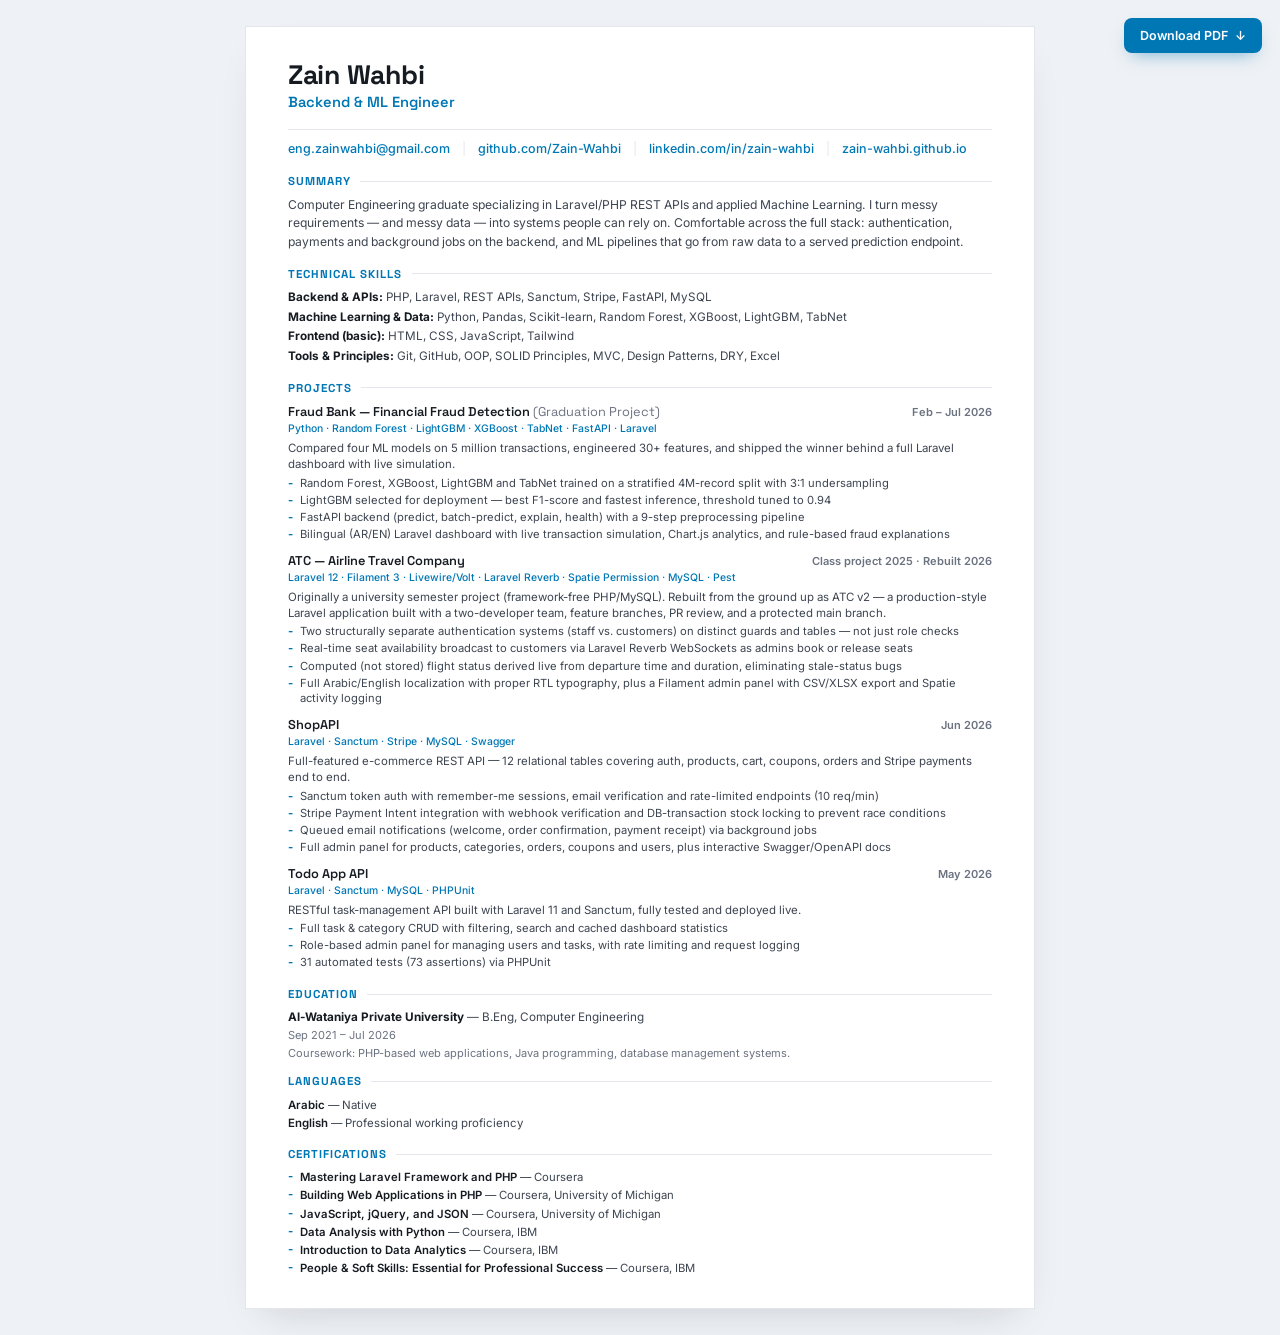
==== resume.html @ 592cc67d "Update resume.html" ====
<!doctype html>
<html lang="en" dir="ltr">
<head>
<meta charset="utf-8" />
<meta name="viewport" content="width=device-width, initial-scale=1.0" />
<title>Zain Wahbi — Resume</title>
<meta name="description" content="Zain Wahbi — Backend & ML Engineer. Laravel/PHP REST APIs and applied Machine Learning.">
<meta property="og:type" content="profile">
<meta property="og:title" content="Zain Wahbi — Resume">
<meta property="og:description" content="Backend & ML Engineer specializing in Laravel/PHP REST APIs and applied Machine Learning.">
<meta property="og:url" content="https://zain-wahbi.github.io/zain-wahbi-portfolio/resume.html">
<meta property="og:image" content="https://zain-wahbi.github.io/zain-wahbi-portfolio/assets/og-image.png">
<meta property="og:image:width" content="1200">
<meta property="og:image:height" content="630">
<meta name="twitter:card" content="summary_large_image">
<meta name="twitter:title" content="Zain Wahbi — Resume">
<meta name="twitter:description" content="Backend & ML Engineer specializing in Laravel/PHP REST APIs and applied Machine Learning.">
<meta name="twitter:image" content="https://zain-wahbi.github.io/zain-wahbi-portfolio/assets/og-image.png">
<link rel="preconnect" href="https://fonts.googleapis.com">
<link rel="preconnect" href="https://fonts.gstatic.com" crossorigin>
<link href="https://fonts.googleapis.com/css2?family=Space+Grotesk:wght@500;600;700&family=Inter:wght@400;500;600;700&display=swap" rel="stylesheet">
<link rel="icon" type="image/svg+xml" href="data:image/svg+xml,%3Csvg xmlns='http://www.w3.org/2000/svg' viewBox='0 0 100 100'%3E%3Cdefs%3E%3ClinearGradient id='g' x1='0' y1='0' x2='1' y2='1'%3E%3Cstop offset='0' stop-color='%233B9EFF'/%3E%3Cstop offset='1' stop-color='%230077B5'/%3E%3C/linearGradient%3E%3C/defs%3E%3Crect width='100' height='100' rx='22' fill='url(%23g)'/%3E%3Ctext x='50' y='69' font-family='Arial,sans-serif' font-weight='700' font-size='58' fill='%2308131F' text-anchor='middle'%3EZ%3C/text%3E%3C/svg%3E">

<style>
  :root{
    --ink:#161B22;
    --ink-soft:#3D4551;
    --ink-faint:#6B7280;
    --line:#E3E7EC;
    --accent:#0077B5;
    --accent-soft:#EAF3FA;
    --paper:#ffffff;
    --canvas:#EEF1F5;
    --display:'Space Grotesk', sans-serif;
    --sans:'Inter', -apple-system, sans-serif;
  }
  *{box-sizing:border-box; margin:0; padding:0;}
  body{
    background:var(--canvas); color:var(--ink); font-family:var(--sans);
    font-size:9.6pt; line-height:1.42; -webkit-font-smoothing:antialiased;
    padding:26px 0;
  }
  .page{
    max-width:790px; margin:0 auto; background:var(--paper);
    border:1px solid var(--line); box-shadow:0 18px 40px -20px rgba(15,23,42,0.18);
    padding:34px 42px 30px;
  }

  /* header */
  .head{margin-bottom:14px;}
  .head-text h1{
    font-family:var(--display); font-size:20pt; font-weight:700; letter-spacing:-0.01em;
    color:var(--ink); line-height:1.1;
  }
  .head-role{
    font-family:var(--display); font-size:11pt; font-weight:600; color:var(--accent); margin-top:2px;
  }
  .contact-line{
    margin-top:16px; font-size:9.4pt; color:var(--ink-soft);
    display:flex; flex-wrap:nowrap; align-items:center; border-top:1px solid var(--line); padding-top:10px;
    white-space:nowrap;
  }
  .contact-line a{color:var(--accent); text-decoration:none; font-weight:500;}
  .contact-line span.sep{color:var(--line); margin:0 12px;}
  @media screen and (max-width:640px){
    .contact-line{overflow-x:auto; -webkit-overflow-scrolling:touch;}
  }

  /* section titles */
  .section{margin-top:15px;}
  .section-title{
    font-family:var(--display); font-size:8.6pt; font-weight:700; letter-spacing:0.09em;
    text-transform:uppercase; color:var(--accent); margin-bottom:7px;
    display:flex; align-items:center; gap:9px;
  }
  .section-title::after{content:""; flex:1; height:1px; background:var(--line);}

  .summary{font-size:9.1pt; color:var(--ink-soft); text-align:left; line-height:1.5;}

  /* skills */
  .skills-list{margin-top:2px;}
  .skills-list p{font-size:8.8pt; color:var(--ink-soft); margin-bottom:3px;}
  .skills-list b{color:var(--ink); font-weight:700;}

  /* projects */
  .proj{margin-bottom:9px;}
  .proj:last-child{margin-bottom:0;}
  .proj-head{display:flex; justify-content:space-between; align-items:baseline; gap:10px;}
  .proj-name{font-family:var(--display); font-weight:600; font-size:9.6pt; color:var(--ink);}
  .proj-name a{color:var(--ink); text-decoration:none;}
  .proj-date{font-size:8.3pt; font-weight:600; color:var(--ink-faint); white-space:nowrap;}
  .proj-tags{font-size:7.8pt; color:var(--accent); margin-top:1px; font-weight:500;}
  .proj-desc{font-size:8.6pt; color:var(--ink-soft); margin-top:3px;}
  ul.proj-bullets{list-style:none; margin-top:3px;}
  ul.proj-bullets li{
    font-size:8.4pt; color:var(--ink-soft); line-height:1.4; margin-bottom:1.5px;
    padding-left:12px; position:relative;
  }
  ul.proj-bullets li::before{
    content:"-"; position:absolute; left:0; color:var(--accent); font-weight:700;
  }

  /* education / certs */
  .edu-line{font-size:8.8pt; color:var(--ink-soft);}
  .edu-line strong{color:var(--ink); font-weight:700;}
  .edu-meta{font-size:8.3pt; color:var(--ink-faint); margin-top:2px;}

  .cert-list{list-style:none; margin-top:2px;}
  .cert-list li{
    font-size:8.5pt; color:var(--ink-soft); padding-left:12px; position:relative; margin-bottom:2px;
  }
  .cert-list li::before{content:"-"; position:absolute; left:0; color:var(--accent); font-weight:700; font-size:8.4pt;}
  .cert-list b{color:var(--ink); font-weight:600;}

  .foot-row{margin-top:15px;}
  .foot-row .section{margin-top:12px;}
  .foot-row .section:first-child{margin-top:0;}

  /* download button */
  .download-bar{
    position:fixed; top:18px; right:18px; z-index:10;
  }
  .download-btn{
    font-family:var(--sans); font-size:12.5px; font-weight:600; color:#fff;
    background:var(--accent); border:none; border-radius:8px; padding:10px 16px;
    display:inline-flex; align-items:center; gap:7px; cursor:pointer;
    box-shadow:0 8px 18px -8px rgba(0,119,181,0.55); transition:opacity .15s, transform .15s;
  }
  .download-btn:hover{opacity:0.9; transform:translateY(-1px);}
  @media print{ .download-bar{display:none;} }
  @media screen and (max-width:640px){
    .download-bar{position:static; display:flex; justify-content:flex-end; margin:0 auto 10px; max-width:790px; padding:0 18px;}
  }

  .lang-list{font-size:8.6pt; color:var(--ink-soft);}
  .lang-list li{list-style:none; margin-bottom:2px;}
  .lang-list b{color:var(--ink); font-weight:600;}

  /* print */
  @media print{
    @page{ size:A4 portrait; margin:0.9cm 1.1cm; }
    html, body{ background:#fff; padding:0; }
    .page{ box-shadow:none; border:none; max-width:100%; padding:0; }
  }

  @media screen and (max-width:640px){
    body{padding:0; font-size:11px;}
    .page{padding:22px 18px; border:none; box-shadow:none;}
    .proj-head{flex-direction:column; gap:1px;}
  }
</style>
</head>
<body>
<div class="download-bar">
  <button class="download-btn" onclick="window.print()" aria-label="Download resume as PDF">
    <span>Download PDF</span> <span aria-hidden="true">↓</span>
  </button>
</div>
<main class="page">

  <div class="head">
    <div class="head-text">
      <h1>Zain Wahbi</h1>
      <div class="head-role">Backend &amp; ML Engineer</div>
    </div>
  </div>

  <div class="contact-line">
    <a href="mailto:eng.zainwahbi@gmail.com">eng.zainwahbi@gmail.com</a>
    <span class="sep">|</span>
    <a href="https://github.com/Zain-Wahbi" target="_blank">github.com/Zain-Wahbi</a>
    <span class="sep">|</span>
    <a href="https://www.linkedin.com/in/zain-wahbi" target="_blank">linkedin.com/in/zain-wahbi</a>
    <span class="sep">|</span>
    <a href="https://zain-wahbi.github.io/zain-wahbi-portfolio/" target="_blank">zain-wahbi.github.io</a>
  </div>

  <!-- SUMMARY -->
  <div class="section">
    <div class="section-title">Summary</div>
    <p class="summary">Computer Engineering graduate specializing in Laravel/PHP REST APIs and applied Machine Learning. I turn messy requirements — and messy data — into systems people can rely on. Comfortable across the full stack: authentication, payments and background jobs on the backend, and ML pipelines that go from raw data to a served prediction endpoint.</p>
  </div>

  <!-- SKILLS -->
  <div class="section">
    <div class="section-title">Technical Skills</div>
    <div class="skills-list">
      <p><b>Backend &amp; APIs:</b> PHP, Laravel, REST APIs, Sanctum, Stripe, FastAPI, MySQL</p>
      <p><b>Machine Learning &amp; Data:</b> Python, Pandas, Scikit-learn, Random Forest, XGBoost, LightGBM, TabNet</p>
      <p><b>Frontend (basic):</b> HTML, CSS, JavaScript, Tailwind</p>
      <p><b>Tools &amp; Principles:</b> Git, GitHub, OOP, SOLID Principles, MVC, Design Patterns, DRY, Excel</p>
    </div>
  </div>

  <!-- PROJECTS -->
  <div class="section">
    <div class="section-title">Projects</div>

    <div class="proj">
      <div class="proj-head">
        <span class="proj-name"><a href="https://github.com/Zain-Wahbi/fraud-detection-system" target="_blank">Fraud Bank — Financial Fraud Detection</a> <span style="font-weight:400; color:var(--ink-faint);">(Graduation Project)</span></span>
        <span class="proj-date">Feb – Jul 2026</span>
      </div>
      <div class="proj-tags">Python · Random Forest · LightGBM · XGBoost · TabNet · FastAPI · Laravel</div>
      <div class="proj-desc">Compared four ML models on 5 million transactions, engineered 30+ features, and shipped the winner behind a full Laravel dashboard with live simulation.</div>
      <ul class="proj-bullets">
        <li>Random Forest, XGBoost, LightGBM and TabNet trained on a stratified 4M-record split with 3:1 undersampling</li>
        <li>LightGBM selected for deployment — best F1-score and fastest inference, threshold tuned to 0.94</li>
        <li>FastAPI backend (predict, batch-predict, explain, health) with a 9-step preprocessing pipeline</li>
        <li>Bilingual (AR/EN) Laravel dashboard with live transaction simulation, Chart.js analytics, and rule-based fraud explanations</li>
      </ul>
    </div>

    <div class="proj">
      <div class="proj-head">
        <span class="proj-name"><a href="https://github.com/Zain-Wahbi/ATC-V2" target="_blank">ATC — Airline Travel Company</a></span>
        <span class="proj-date">Class project 2025 · Rebuilt 2026</span>
      </div>
      <div class="proj-tags">Laravel 12 · Filament 3 · Livewire/Volt · Laravel Reverb · Spatie Permission · MySQL · Pest</div>
      <div class="proj-desc">Originally a university semester project (framework-free PHP/MySQL). Rebuilt from the ground up as ATC v2 — a production-style Laravel application built with a two-developer team, feature branches, PR review, and a protected main branch.</div>
      <ul class="proj-bullets">
        <li>Two structurally separate authentication systems (staff vs. customers) on distinct guards and tables — not just role checks</li>
        <li>Real-time seat availability broadcast to customers via Laravel Reverb WebSockets as admins book or release seats</li>
        <li>Computed (not stored) flight status derived live from departure time and duration, eliminating stale-status bugs</li>
        <li>Full Arabic/English localization with proper RTL typography, plus a Filament admin panel with CSV/XLSX export and Spatie activity logging</li>
      </ul>
    </div>

    <div class="proj">
      <div class="proj-head">
        <span class="proj-name"><a href="https://github.com/Zain-Wahbi/shop-api" target="_blank">ShopAPI</a></span>
        <span class="proj-date">Jun 2026</span>
      </div>
      <div class="proj-tags">Laravel · Sanctum · Stripe · MySQL · Swagger</div>
      <div class="proj-desc">Full-featured e-commerce REST API — 12 relational tables covering auth, products, cart, coupons, orders and Stripe payments end to end.</div>
      <ul class="proj-bullets">
        <li>Sanctum token auth with remember-me sessions, email verification and rate-limited endpoints (10 req/min)</li>
        <li>Stripe Payment Intent integration with webhook verification and DB-transaction stock locking to prevent race conditions</li>
        <li>Queued email notifications (welcome, order confirmation, payment receipt) via background jobs</li>
        <li>Full admin panel for products, categories, orders, coupons and users, plus interactive Swagger/OpenAPI docs</li>
      </ul>
    </div>

    <div class="proj">
      <div class="proj-head">
        <span class="proj-name"><a href="https://github.com/Zain-Wahbi/todo-app-api" target="_blank">Todo App API</a></span>
        <span class="proj-date">May 2026</span>
      </div>
      <div class="proj-tags">Laravel · Sanctum · MySQL · PHPUnit</div>
      <div class="proj-desc">RESTful task-management API built with Laravel 11 and Sanctum, fully tested and deployed live.</div>
      <ul class="proj-bullets">
        <li>Full task &amp; category CRUD with filtering, search and cached dashboard statistics</li>
        <li>Role-based admin panel for managing users and tasks, with rate limiting and request logging</li>
        <li>31 automated tests (73 assertions) via PHPUnit</li>
      </ul>
    </div>
  </div>

  <!-- EDUCATION + LANGUAGES -->
  <div class="foot-row">
    <div class="section">
      <div class="section-title">Education</div>
      <p class="edu-line"><strong>Al-Wataniya Private University</strong> — B.Eng, Computer Engineering</p>
      <p class="edu-meta">Sep 2021 – Jul 2026</p>
      <p class="edu-meta">Coursework: PHP-based web applications, Java programming, database management systems.</p>
    </div>
    <div class="section">
      <div class="section-title">Languages</div>
      <ul class="lang-list">
        <li><b>Arabic</b> — Native</li>
        <li><b>English</b> — Professional working proficiency</li>
      </ul>
    </div>
  </div>

  <div class="section">
    <div class="section-title">Certifications</div>
    <ul class="cert-list">
      <li><b>Mastering Laravel Framework and PHP</b> — Coursera</li>
      <li><b>Building Web Applications in PHP</b> — Coursera, University of Michigan</li>
      <li><b>JavaScript, jQuery, and JSON</b> — Coursera, University of Michigan</li>
      <li><b>Data Analysis with Python</b> — Coursera, IBM</li>
      <li><b>Introduction to Data Analytics</b> — Coursera, IBM</li>
      <li><b>People &amp; Soft Skills: Essential for Professional Success</b> — Coursera, IBM</li>
    </ul>
  </div>

</main>
</body>
</html>
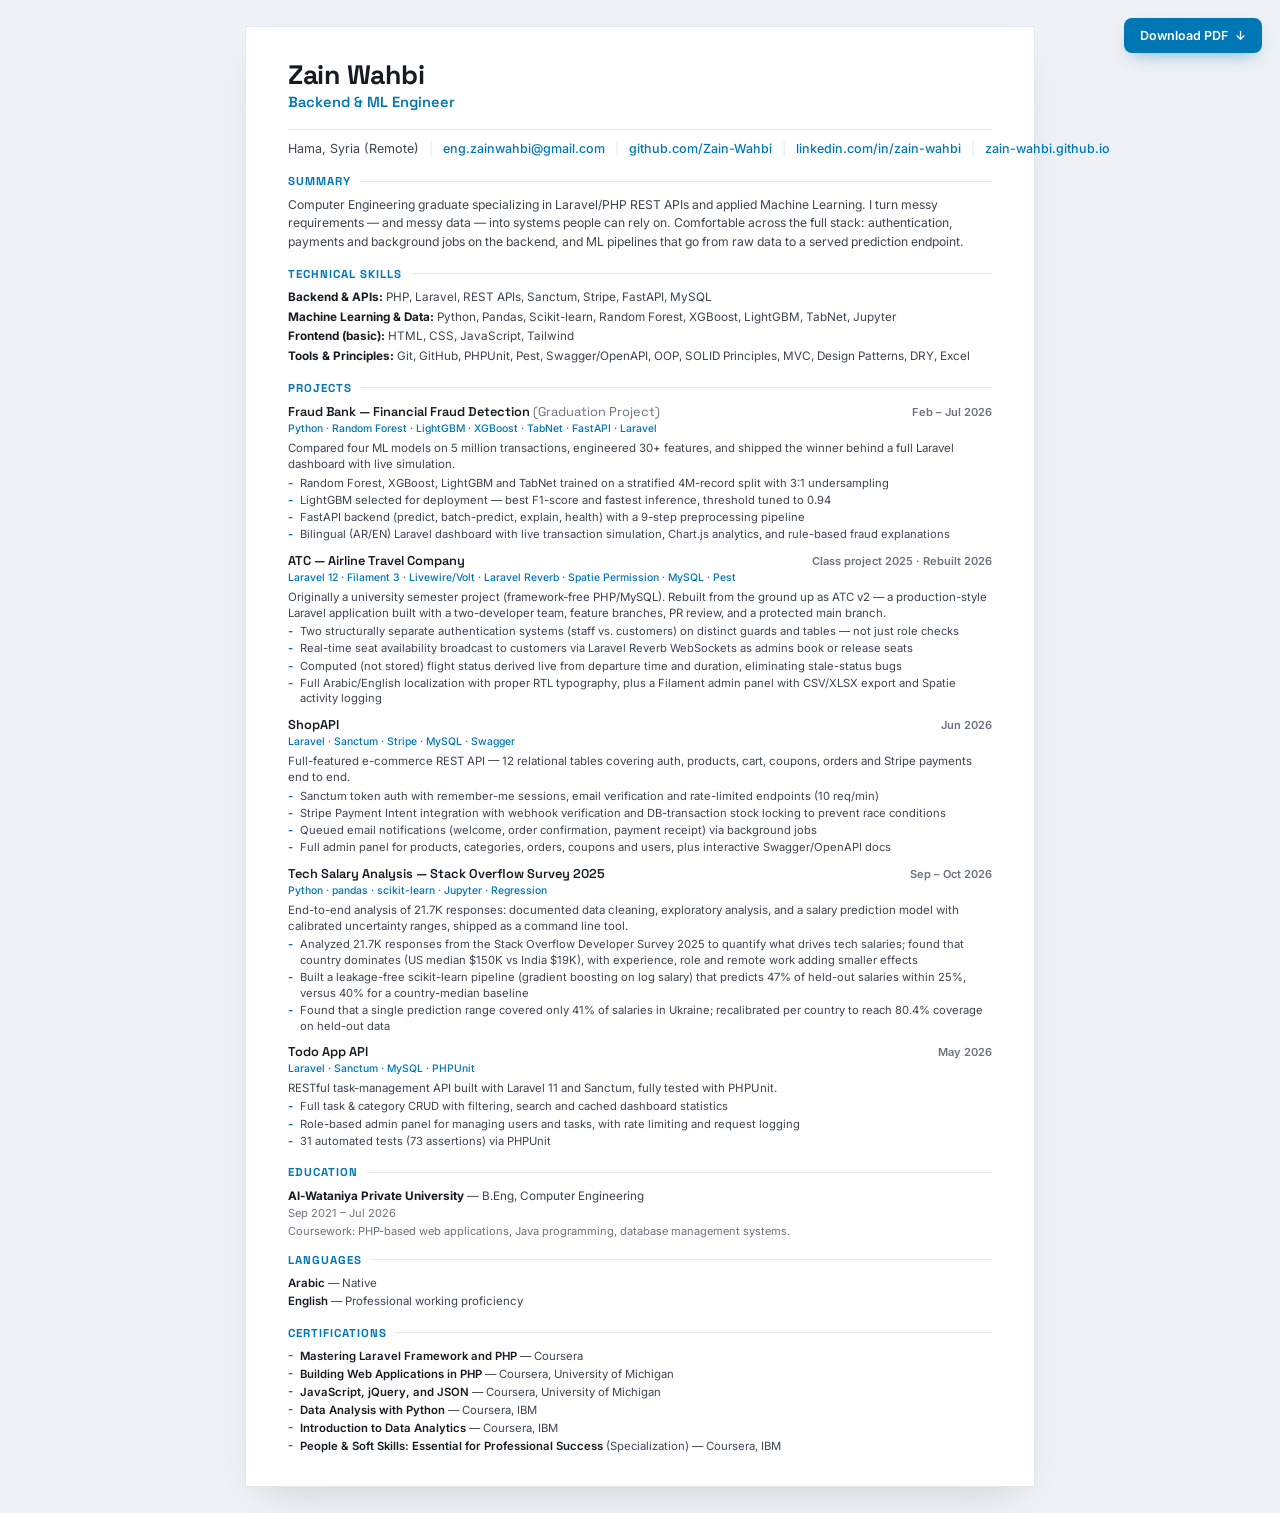
==== commit 2d510b79: "Update resume.html" ====
--- a/resume.html
+++ b/resume.html
@@ -61,7 +61,7 @@
     white-space:nowrap;
   }
   .contact-line a{color:var(--accent); text-decoration:none; font-weight:500;}
-  .contact-line span.sep{color:var(--line); margin:0 12px;}
+  .contact-line span.sep{color:var(--line); margin:0 10px;}
   @media screen and (max-width:640px){
     .contact-line{overflow-x:auto; -webkit-overflow-scrolling:touch;}
   }
@@ -166,6 +166,8 @@
   </div>
 
   <div class="contact-line">
+    <span>Hama, Syria (Remote)</span>
+    <span class="sep">|</span>
     <a href="mailto:eng.zainwahbi@gmail.com">eng.zainwahbi@gmail.com</a>
     <span class="sep">|</span>
     <a href="https://github.com/Zain-Wahbi" target="_blank">github.com/Zain-Wahbi</a>
@@ -186,9 +188,9 @@
     <div class="section-title">Technical Skills</div>
     <div class="skills-list">
       <p><b>Backend &amp; APIs:</b> PHP, Laravel, REST APIs, Sanctum, Stripe, FastAPI, MySQL</p>
-      <p><b>Machine Learning &amp; Data:</b> Python, Pandas, Scikit-learn, Random Forest, XGBoost, LightGBM, TabNet</p>
+      <p><b>Machine Learning &amp; Data:</b> Python, Pandas, Scikit-learn, Random Forest, XGBoost, LightGBM, TabNet, Jupyter</p>
       <p><b>Frontend (basic):</b> HTML, CSS, JavaScript, Tailwind</p>
-      <p><b>Tools &amp; Principles:</b> Git, GitHub, OOP, SOLID Principles, MVC, Design Patterns, DRY, Excel</p>
+      <p><b>Tools &amp; Principles:</b> Git, GitHub, PHPUnit, Pest, Swagger/OpenAPI, OOP, SOLID Principles, MVC, Design Patterns, DRY, Excel</p>
     </div>
   </div>
 
@@ -243,11 +245,25 @@
 
     <div class="proj">
       <div class="proj-head">
+        <span class="proj-name"><a href="https://github.com/Zain-Wahbi/tech-salary-analysis" target="_blank">Tech Salary Analysis — Stack Overflow Survey 2025</a></span>
+        <span class="proj-date">Sep – Oct 2026</span>
+      </div>
+      <div class="proj-tags">Python · pandas · scikit-learn · Jupyter · Regression</div>
+      <div class="proj-desc">End-to-end analysis of 21.7K responses: documented data cleaning, exploratory analysis, and a salary prediction model with calibrated uncertainty ranges, shipped as a command line tool.</div>
+      <ul class="proj-bullets">
+        <li>Analyzed 21.7K responses from the Stack Overflow Developer Survey 2025 to quantify what drives tech salaries; found that country dominates (US median $150K vs India $19K), with experience, role and remote work adding smaller effects</li>
+        <li>Built a leakage-free scikit-learn pipeline (gradient boosting on log salary) that predicts 47% of held-out salaries within 25%, versus 40% for a country-median baseline</li>
+        <li>Found that a single prediction range covered only 41% of salaries in Ukraine; recalibrated per country to reach 80.4% coverage on held-out data</li>
+      </ul>
+    </div>
+
+    <div class="proj">
+      <div class="proj-head">
         <span class="proj-name"><a href="https://github.com/Zain-Wahbi/todo-app-api" target="_blank">Todo App API</a></span>
         <span class="proj-date">May 2026</span>
       </div>
       <div class="proj-tags">Laravel · Sanctum · MySQL · PHPUnit</div>
-      <div class="proj-desc">RESTful task-management API built with Laravel 11 and Sanctum, fully tested and deployed live.</div>
+      <div class="proj-desc">RESTful task-management API built with Laravel 11 and Sanctum, fully tested with PHPUnit.</div>
       <ul class="proj-bullets">
         <li>Full task &amp; category CRUD with filtering, search and cached dashboard statistics</li>
         <li>Role-based admin panel for managing users and tasks, with rate limiting and request logging</li>
@@ -281,7 +297,7 @@
       <li><b>JavaScript, jQuery, and JSON</b> — Coursera, University of Michigan</li>
       <li><b>Data Analysis with Python</b> — Coursera, IBM</li>
       <li><b>Introduction to Data Analytics</b> — Coursera, IBM</li>
-      <li><b>People &amp; Soft Skills: Essential for Professional Success</b> — Coursera, IBM</li>
+      <li><b>People &amp; Soft Skills: Essential for Professional Success</b> (Specialization) — Coursera, IBM</li>
     </ul>
   </div>
 
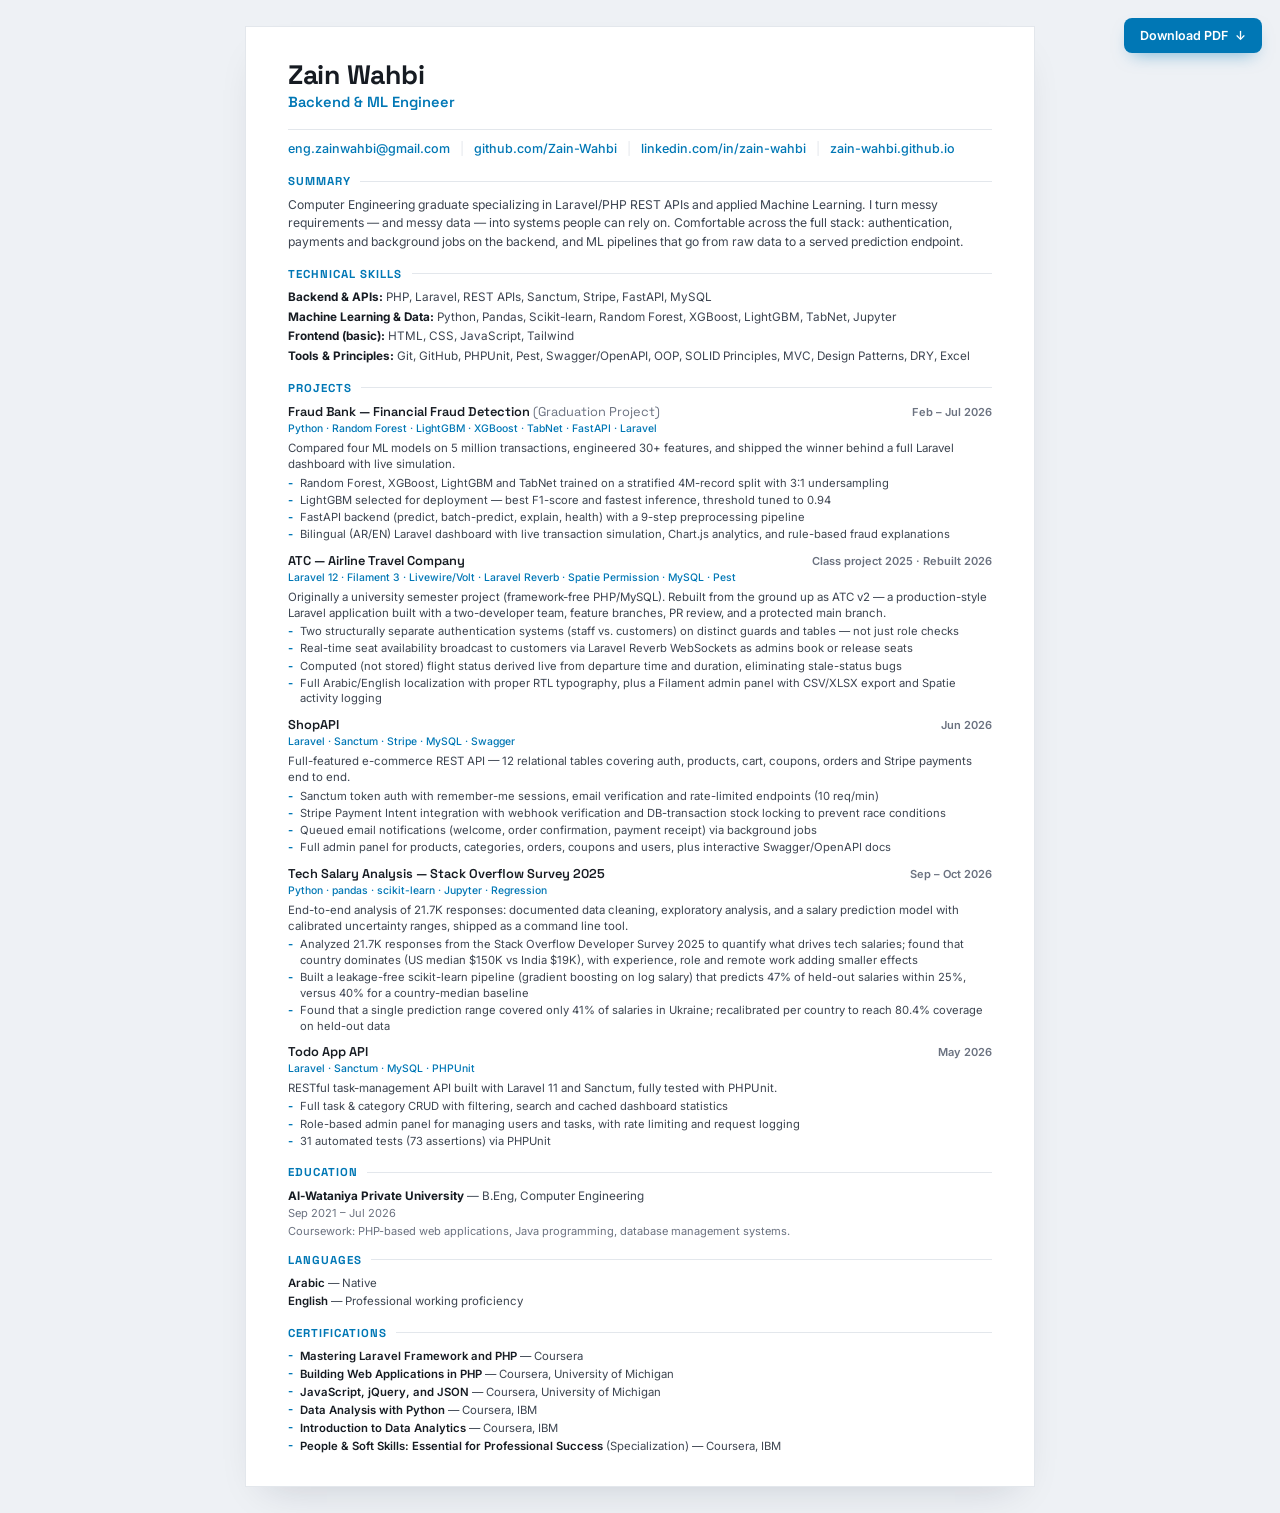
==== commit 87a08d2f: "Update resume.html" ====
--- a/resume.html
+++ b/resume.html
@@ -166,8 +166,6 @@
   </div>
 
   <div class="contact-line">
-    <span>Hama, Syria (Remote)</span>
-    <span class="sep">|</span>
     <a href="mailto:eng.zainwahbi@gmail.com">eng.zainwahbi@gmail.com</a>
     <span class="sep">|</span>
     <a href="https://github.com/Zain-Wahbi" target="_blank">github.com/Zain-Wahbi</a>
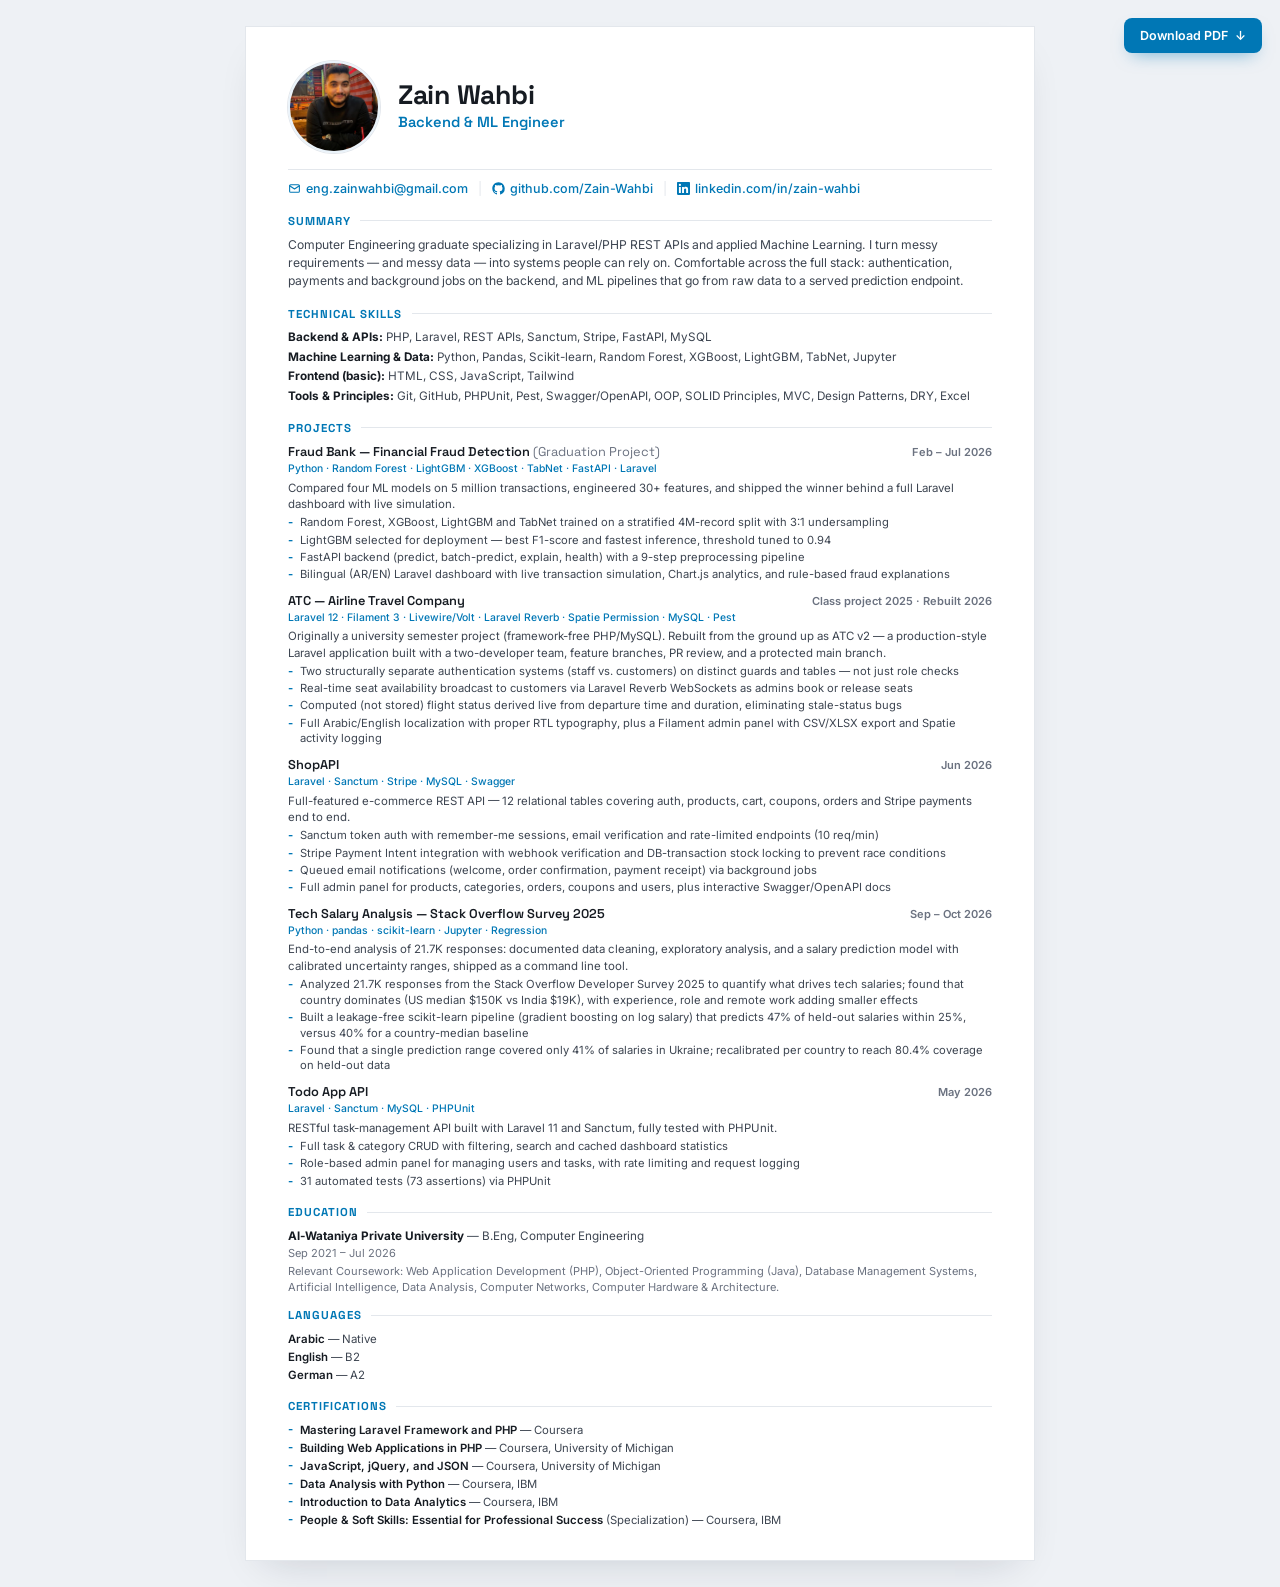
==== commit 5d434f2c: "Update resume.html" ====
--- a/resume.html
+++ b/resume.html
@@ -47,7 +47,12 @@
   }
 
   /* header */
-  .head{margin-bottom:14px;}
+  .head{margin-bottom:14px; display:flex; align-items:center; justify-content:flex-start; gap:18px;}
+  .head-photo{
+    width:92px; height:92px; border-radius:50%; object-fit:cover; flex-shrink:0;
+    border:2px solid var(--accent-soft); box-shadow:0 0 0 1px var(--line);
+    -webkit-print-color-adjust:exact; print-color-adjust:exact;
+  }
   .head-text h1{
     font-family:var(--display); font-size:20pt; font-weight:700; letter-spacing:-0.01em;
     color:var(--ink); line-height:1.1;
@@ -62,6 +67,9 @@
   }
   .contact-line a{color:var(--accent); text-decoration:none; font-weight:500;}
   .contact-line span.sep{color:var(--line); margin:0 10px;}
+  .contact-line a{display:inline-flex; align-items:center; gap:5px;}
+  .contact-line svg{width:13px; height:13px; flex-shrink:0; fill:none; stroke:var(--accent); stroke-width:2; stroke-linecap:round; stroke-linejoin:round;}
+  .contact-line svg.fill{fill:var(--accent); stroke:none;}
   @media screen and (max-width:640px){
     .contact-line{overflow-x:auto; -webkit-overflow-scrolling:touch;}
   }
@@ -147,6 +155,7 @@
     body{padding:0; font-size:11px;}
     .page{padding:22px 18px; border:none; box-shadow:none;}
     .proj-head{flex-direction:column; gap:1px;}
+    .head-photo{width:72px; height:72px;}
   }
 </style>
 </head>
@@ -159,6 +168,7 @@
 <main class="page">
 
   <div class="head">
+    <img class="head-photo" src="assets/photo_2026-06-03_11-59-59.jpg" alt="Zain Wahbi">
     <div class="head-text">
       <h1>Zain Wahbi</h1>
       <div class="head-role">Backend &amp; ML Engineer</div>
@@ -166,13 +176,11 @@
   </div>
 
   <div class="contact-line">
-    <a href="mailto:eng.zainwahbi@gmail.com">eng.zainwahbi@gmail.com</a>
+    <a href="mailto:eng.zainwahbi@gmail.com"><svg viewBox="0 0 24 24" aria-hidden="true"><rect x="3" y="5" width="18" height="14" rx="2"/><path d="M3 7l9 6 9-6"/></svg>eng.zainwahbi@gmail.com</a>
     <span class="sep">|</span>
-    <a href="https://github.com/Zain-Wahbi" target="_blank">github.com/Zain-Wahbi</a>
+    <a href="https://github.com/Zain-Wahbi" target="_blank"><svg class="fill" viewBox="0 0 24 24" aria-hidden="true"><path d="M12 .5C5.65.5.5 5.65.5 12c0 5.08 3.29 9.38 7.86 10.9.58.1.79-.25.79-.56v-2c-3.2.7-3.87-1.37-3.87-1.37-.52-1.33-1.28-1.69-1.28-1.69-1.05-.71.08-.7.08-.7 1.15.08 1.76 1.19 1.76 1.19 1.03 1.76 2.69 1.25 3.35.96.1-.75.4-1.25.73-1.54-2.55-.29-5.24-1.28-5.24-5.69 0-1.26.45-2.28 1.19-3.09-.12-.29-.52-1.46.11-3.05 0 0 .97-.31 3.17 1.18a11 11 0 0 1 5.77 0c2.2-1.49 3.17-1.18 3.17-1.18.63 1.59.23 2.76.11 3.05.74.81 1.19 1.83 1.19 3.09 0 4.42-2.69 5.39-5.25 5.68.41.36.78 1.06.78 2.14v3.17c0 .31.21.67.8.56A11.51 11.51 0 0 0 23.5 12C23.5 5.65 18.35.5 12 .5z"/></svg>github.com/Zain-Wahbi</a>
     <span class="sep">|</span>
-    <a href="https://www.linkedin.com/in/zain-wahbi" target="_blank">linkedin.com/in/zain-wahbi</a>
-    <span class="sep">|</span>
-    <a href="https://zain-wahbi.github.io/zain-wahbi-portfolio/" target="_blank">zain-wahbi.github.io</a>
+    <a href="https://www.linkedin.com/in/zain-wahbi" target="_blank"><svg class="fill" viewBox="0 0 24 24" aria-hidden="true"><path d="M20.45 20.45h-3.56v-5.57c0-1.33-.03-3.04-1.85-3.04-1.86 0-2.14 1.45-2.14 2.94v5.67H9.35V9h3.41v1.56h.05c.48-.9 1.64-1.85 3.37-1.85 3.6 0 4.27 2.37 4.27 5.46v6.28zM5.34 7.43a2.06 2.06 0 1 1 0-4.12 2.06 2.06 0 0 1 0 4.12zM7.12 20.45H3.56V9h3.56v11.45zM22.22 0H1.77C.79 0 0 .77 0 1.73v20.54C0 23.23.79 24 1.77 24h20.45c.98 0 1.78-.77 1.78-1.73V1.73C24 .77 23.2 0 22.22 0z"/></svg>linkedin.com/in/zain-wahbi</a>
   </div>
 
   <!-- SUMMARY -->
@@ -276,13 +284,14 @@
       <div class="section-title">Education</div>
       <p class="edu-line"><strong>Al-Wataniya Private University</strong> — B.Eng, Computer Engineering</p>
       <p class="edu-meta">Sep 2021 – Jul 2026</p>
-      <p class="edu-meta">Coursework: PHP-based web applications, Java programming, database management systems.</p>
+      <p class="edu-meta">Relevant Coursework: Web Application Development (PHP), Object-Oriented Programming (Java), Database Management Systems, Artificial Intelligence, Data Analysis, Computer Networks, Computer Hardware &amp; Architecture.</p>
     </div>
     <div class="section">
       <div class="section-title">Languages</div>
       <ul class="lang-list">
         <li><b>Arabic</b> — Native</li>
-        <li><b>English</b> — Professional working proficiency</li>
+        <li><b>English</b> — B2</li>
+        <li><b>German</b> — A2</li>
       </ul>
     </div>
   </div>
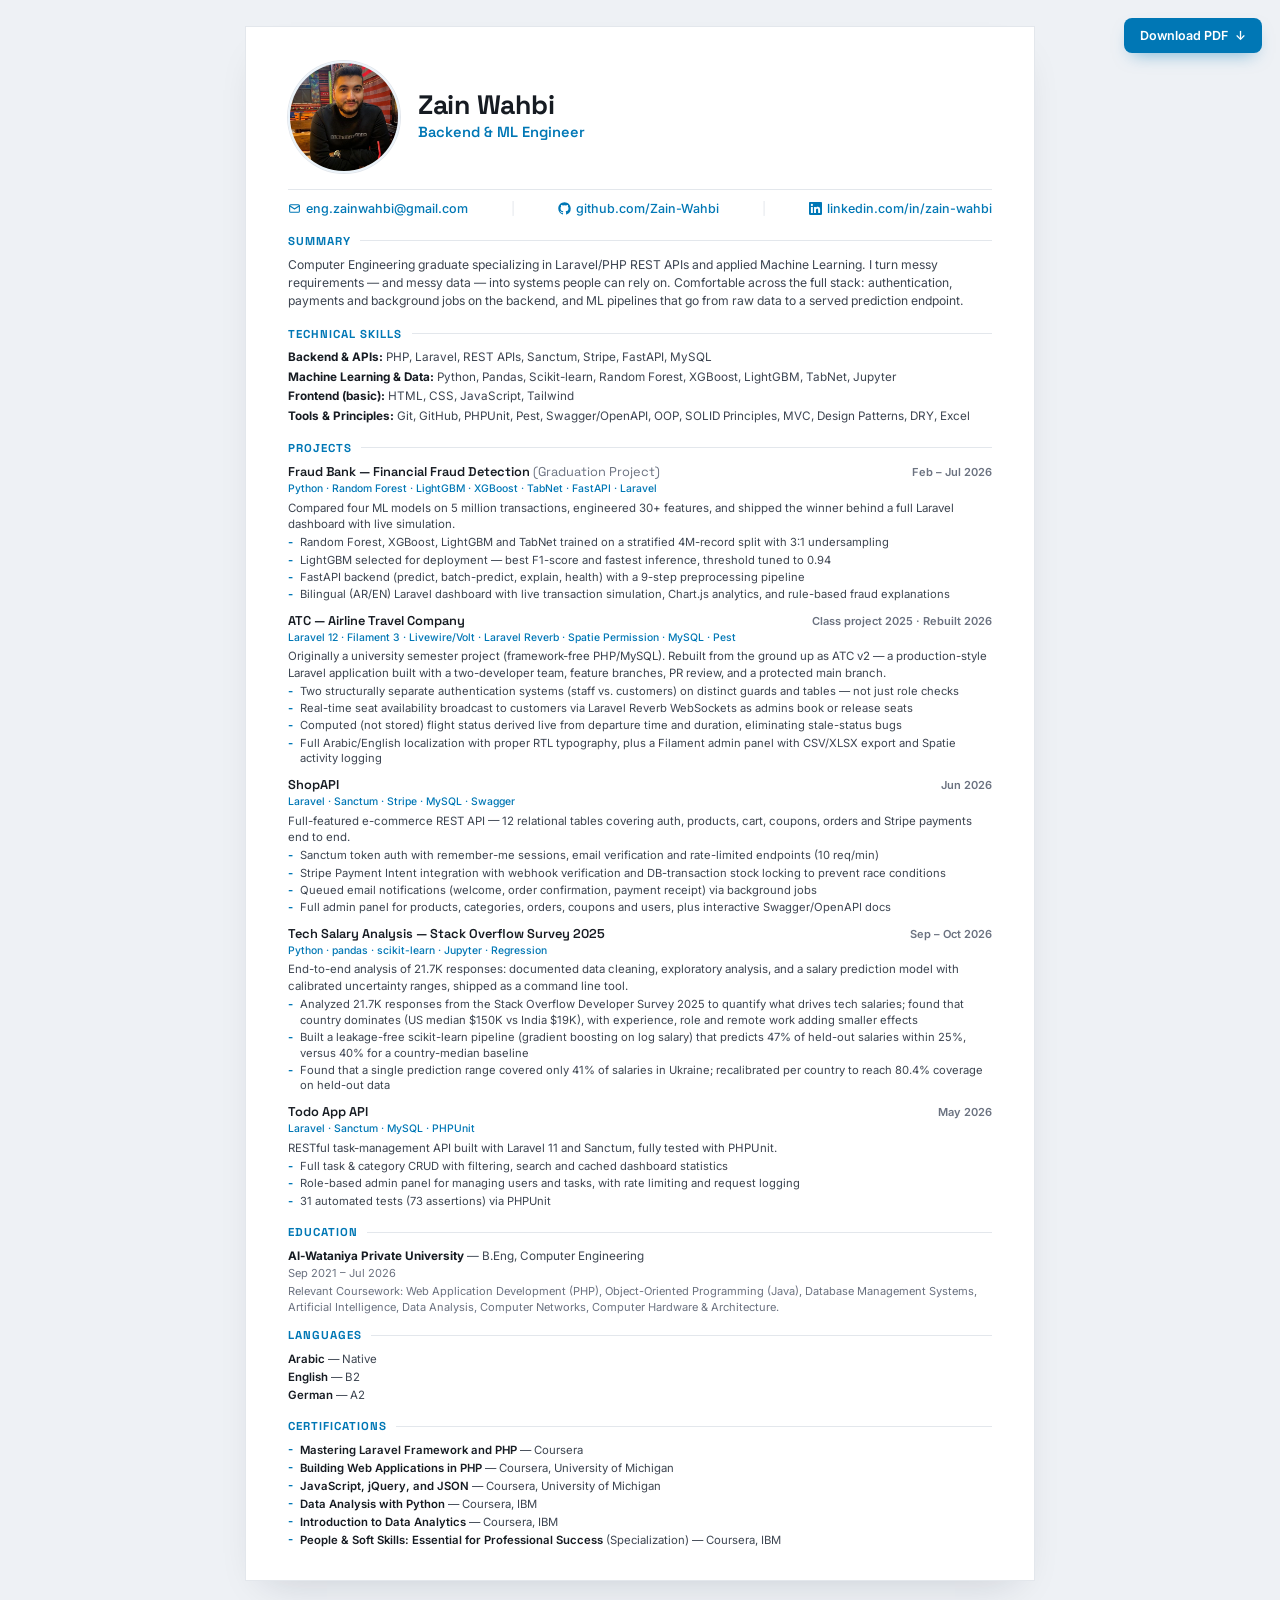
==== commit 55717ad7: "Update resume.html" ====
--- a/resume.html
+++ b/resume.html
@@ -49,7 +49,7 @@
   /* header */
   .head{margin-bottom:14px; display:flex; align-items:center; justify-content:flex-start; gap:18px;}
   .head-photo{
-    width:92px; height:92px; border-radius:50%; object-fit:cover; flex-shrink:0;
+    width:112px; height:112px; border-radius:50%; object-fit:cover; flex-shrink:0;
     border:2px solid var(--accent-soft); box-shadow:0 0 0 1px var(--line);
     -webkit-print-color-adjust:exact; print-color-adjust:exact;
   }
@@ -62,11 +62,11 @@
   }
   .contact-line{
     margin-top:16px; font-size:9.4pt; color:var(--ink-soft);
-    display:flex; flex-wrap:nowrap; align-items:center; border-top:1px solid var(--line); padding-top:10px;
+    display:flex; flex-wrap:nowrap; align-items:center; justify-content:space-between; border-top:1px solid var(--line); padding-top:10px;
     white-space:nowrap;
   }
   .contact-line a{color:var(--accent); text-decoration:none; font-weight:500;}
-  .contact-line span.sep{color:var(--line); margin:0 10px;}
+  .contact-line span.sep{color:var(--line); margin:0;}
   .contact-line a{display:inline-flex; align-items:center; gap:5px;}
   .contact-line svg{width:13px; height:13px; flex-shrink:0; fill:none; stroke:var(--accent); stroke-width:2; stroke-linecap:round; stroke-linejoin:round;}
   .contact-line svg.fill{fill:var(--accent); stroke:none;}
@@ -155,7 +155,9 @@
     body{padding:0; font-size:11px;}
     .page{padding:22px 18px; border:none; box-shadow:none;}
     .proj-head{flex-direction:column; gap:1px;}
-    .head-photo{width:72px; height:72px;}
+    .head-photo{width:84px; height:84px;}
+    .contact-line{justify-content:flex-start;}
+    .contact-line span.sep{margin:0 10px;}
   }
 </style>
 </head>
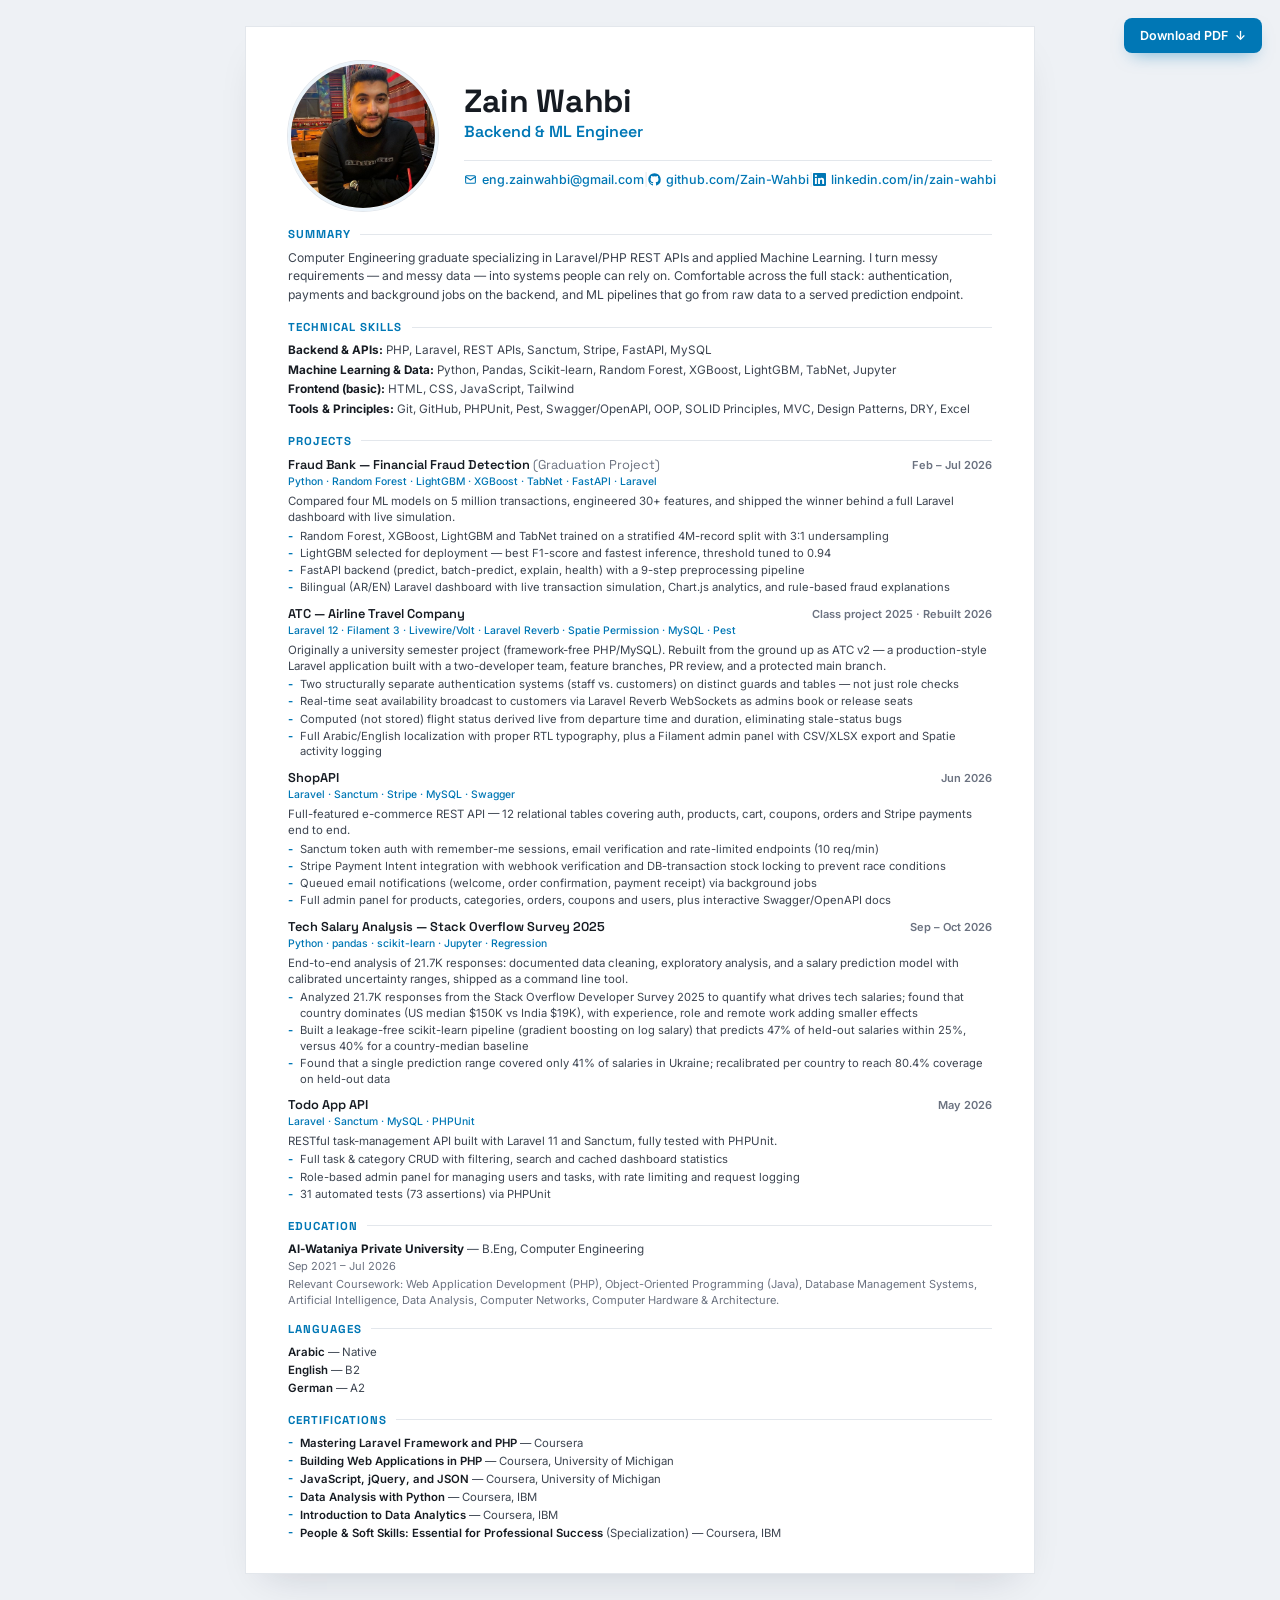
==== commit 14f16b0d: "Update resume.html" ====
--- a/resume.html
+++ b/resume.html
@@ -47,18 +47,19 @@
   }
 
   /* header */
-  .head{margin-bottom:14px; display:flex; align-items:center; justify-content:flex-start; gap:18px;}
+  .head{margin-bottom:14px; display:flex; align-items:center; justify-content:flex-start; gap:26px;}
+  .head-text{flex:1; min-width:0;}
   .head-photo{
-    width:112px; height:112px; border-radius:50%; object-fit:cover; flex-shrink:0;
-    border:2px solid var(--accent-soft); box-shadow:0 0 0 1px var(--line);
+    width:150px; height:150px; border-radius:50%; object-fit:cover; object-position:center 20%; flex-shrink:0;
+    border:3px solid var(--accent-soft); box-shadow:0 0 0 1px var(--line);
     -webkit-print-color-adjust:exact; print-color-adjust:exact;
   }
   .head-text h1{
-    font-family:var(--display); font-size:20pt; font-weight:700; letter-spacing:-0.01em;
+    font-family:var(--display); font-size:24pt; font-weight:700; letter-spacing:-0.01em;
     color:var(--ink); line-height:1.1;
   }
   .head-role{
-    font-family:var(--display); font-size:11pt; font-weight:600; color:var(--accent); margin-top:2px;
+    font-family:var(--display); font-size:12pt; font-weight:600; color:var(--accent); margin-top:2px;
   }
   .contact-line{
     margin-top:16px; font-size:9.4pt; color:var(--ink-soft);
@@ -155,7 +156,9 @@
     body{padding:0; font-size:11px;}
     .page{padding:22px 18px; border:none; box-shadow:none;}
     .proj-head{flex-direction:column; gap:1px;}
-    .head-photo{width:84px; height:84px;}
+    .head{flex-direction:column; align-items:flex-start; gap:12px;}
+    .head-text{width:100%;}
+    .head-photo{width:104px; height:104px;}
     .contact-line{justify-content:flex-start;}
     .contact-line span.sep{margin:0 10px;}
   }
@@ -174,16 +177,16 @@
     <div class="head-text">
       <h1>Zain Wahbi</h1>
       <div class="head-role">Backend &amp; ML Engineer</div>
-    </div>
-  </div>
-
-  <div class="contact-line">
-    <a href="mailto:eng.zainwahbi@gmail.com"><svg viewBox="0 0 24 24" aria-hidden="true"><rect x="3" y="5" width="18" height="14" rx="2"/><path d="M3 7l9 6 9-6"/></svg>eng.zainwahbi@gmail.com</a>
-    <span class="sep">|</span>
-    <a href="https://github.com/Zain-Wahbi" target="_blank"><svg class="fill" viewBox="0 0 24 24" aria-hidden="true"><path d="M12 .5C5.65.5.5 5.65.5 12c0 5.08 3.29 9.38 7.86 10.9.58.1.79-.25.79-.56v-2c-3.2.7-3.87-1.37-3.87-1.37-.52-1.33-1.28-1.69-1.28-1.69-1.05-.71.08-.7.08-.7 1.15.08 1.76 1.19 1.76 1.19 1.03 1.76 2.69 1.25 3.35.96.1-.75.4-1.25.73-1.54-2.55-.29-5.24-1.28-5.24-5.69 0-1.26.45-2.28 1.19-3.09-.12-.29-.52-1.46.11-3.05 0 0 .97-.31 3.17 1.18a11 11 0 0 1 5.77 0c2.2-1.49 3.17-1.18 3.17-1.18.63 1.59.23 2.76.11 3.05.74.81 1.19 1.83 1.19 3.09 0 4.42-2.69 5.39-5.25 5.68.41.36.78 1.06.78 2.14v3.17c0 .31.21.67.8.56A11.51 11.51 0 0 0 23.5 12C23.5 5.65 18.35.5 12 .5z"/></svg>github.com/Zain-Wahbi</a>
-    <span class="sep">|</span>
-    <a href="https://www.linkedin.com/in/zain-wahbi" target="_blank"><svg class="fill" viewBox="0 0 24 24" aria-hidden="true"><path d="M20.45 20.45h-3.56v-5.57c0-1.33-.03-3.04-1.85-3.04-1.86 0-2.14 1.45-2.14 2.94v5.67H9.35V9h3.41v1.56h.05c.48-.9 1.64-1.85 3.37-1.85 3.6 0 4.27 2.37 4.27 5.46v6.28zM5.34 7.43a2.06 2.06 0 1 1 0-4.12 2.06 2.06 0 0 1 0 4.12zM7.12 20.45H3.56V9h3.56v11.45zM22.22 0H1.77C.79 0 0 .77 0 1.73v20.54C0 23.23.79 24 1.77 24h20.45c.98 0 1.78-.77 1.78-1.73V1.73C24 .77 23.2 0 22.22 0z"/></svg>linkedin.com/in/zain-wahbi</a>
-  </div>
+      <div class="contact-line">
+        <a href="mailto:eng.zainwahbi@gmail.com"><svg viewBox="0 0 24 24" aria-hidden="true"><rect x="3" y="5" width="18" height="14" rx="2"/><path d="M3 7l9 6 9-6"/></svg>eng.zainwahbi@gmail.com</a>
+        <span class="sep">|</span>
+        <a href="https://github.com/Zain-Wahbi" target="_blank"><svg class="fill" viewBox="0 0 24 24" aria-hidden="true"><path d="M12 .5C5.65.5.5 5.65.5 12c0 5.08 3.29 9.38 7.86 10.9.58.1.79-.25.79-.56v-2c-3.2.7-3.87-1.37-3.87-1.37-.52-1.33-1.28-1.69-1.28-1.69-1.05-.71.08-.7.08-.7 1.15.08 1.76 1.19 1.76 1.19 1.03 1.76 2.69 1.25 3.35.96.1-.75.4-1.25.73-1.54-2.55-.29-5.24-1.28-5.24-5.69 0-1.26.45-2.28 1.19-3.09-.12-.29-.52-1.46.11-3.05 0 0 .97-.31 3.17 1.18a11 11 0 0 1 5.77 0c2.2-1.49 3.17-1.18 3.17-1.18.63 1.59.23 2.76.11 3.05.74.81 1.19 1.83 1.19 3.09 0 4.42-2.69 5.39-5.25 5.68.41.36.78 1.06.78 2.14v3.17c0 .31.21.67.8.56A11.51 11.51 0 0 0 23.5 12C23.5 5.65 18.35.5 12 .5z"/></svg>github.com/Zain-Wahbi</a>
+        <span class="sep">|</span>
+        <a href="https://www.linkedin.com/in/zain-wahbi" target="_blank"><svg class="fill" viewBox="0 0 24 24" aria-hidden="true"><path d="M20.45 20.45h-3.56v-5.57c0-1.33-.03-3.04-1.85-3.04-1.86 0-2.14 1.45-2.14 2.94v5.67H9.35V9h3.41v1.56h.05c.48-.9 1.64-1.85 3.37-1.85 3.6 0 4.27 2.37 4.27 5.46v6.28zM5.34 7.43a2.06 2.06 0 1 1 0-4.12 2.06 2.06 0 0 1 0 4.12zM7.12 20.45H3.56V9h3.56v11.45zM22.22 0H1.77C.79 0 0 .77 0 1.73v20.54C0 23.23.79 24 1.77 24h20.45c.98 0 1.78-.77 1.78-1.73V1.73C24 .77 23.2 0 22.22 0z"/></svg>linkedin.com/in/zain-wahbi</a>
+      </div>
+    </div>
+  </div>
+
 
   <!-- SUMMARY -->
   <div class="section">
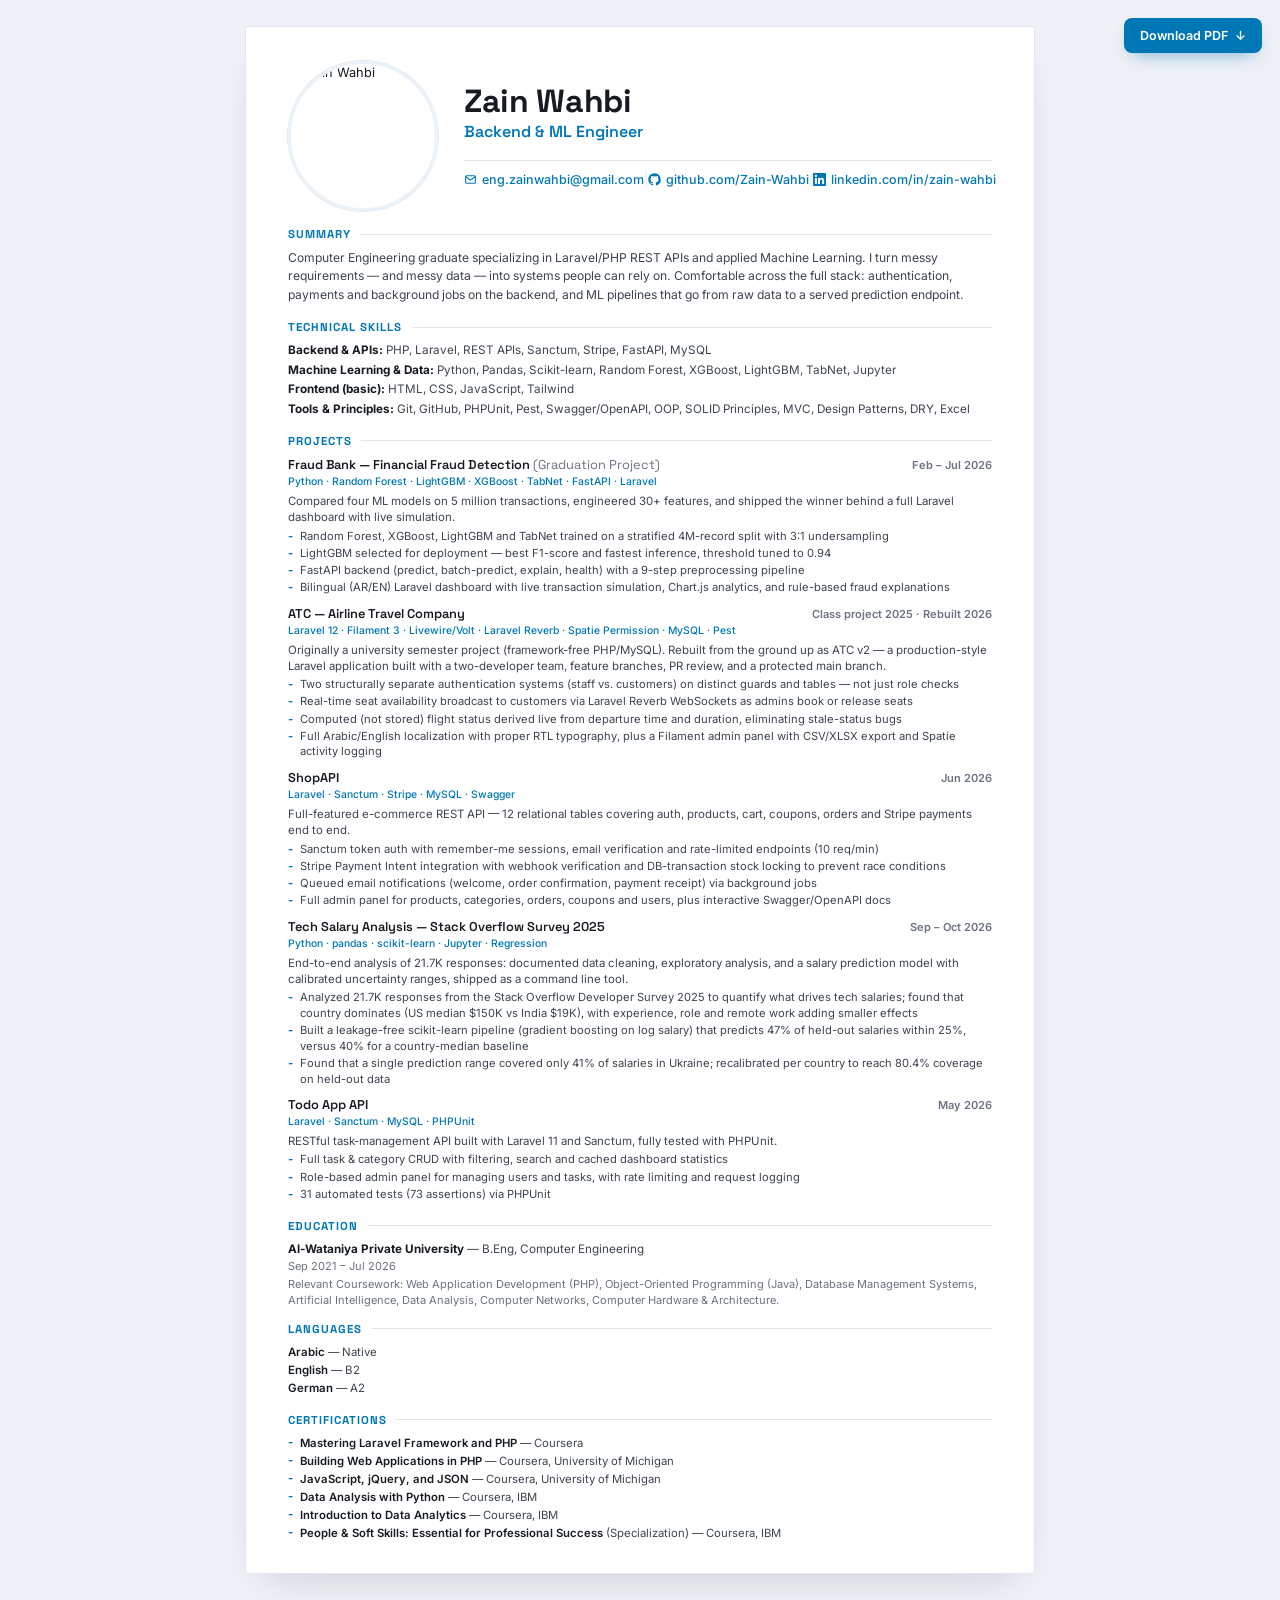
==== commit 903acb46: "Update resume.html" ====
--- a/resume.html
+++ b/resume.html
@@ -50,7 +50,7 @@
   .head{margin-bottom:14px; display:flex; align-items:center; justify-content:flex-start; gap:26px;}
   .head-text{flex:1; min-width:0;}
   .head-photo{
-    width:150px; height:150px; border-radius:50%; object-fit:cover; object-position:center 20%; flex-shrink:0;
+    width:150px; height:150px; border-radius:50%; object-fit:cover; object-position:center; flex-shrink:0;
     border:3px solid var(--accent-soft); box-shadow:0 0 0 1px var(--line);
     -webkit-print-color-adjust:exact; print-color-adjust:exact;
   }
@@ -173,7 +173,7 @@
 <main class="page">
 
   <div class="head">
-    <img class="head-photo" src="assets/photo_2026-06-03_11-59-59.jpg" alt="Zain Wahbi">
+    <img class="head-photo" src="assets/resume-photo.jpg" alt="Zain Wahbi">
     <div class="head-text">
       <h1>Zain Wahbi</h1>
       <div class="head-role">Backend &amp; ML Engineer</div>
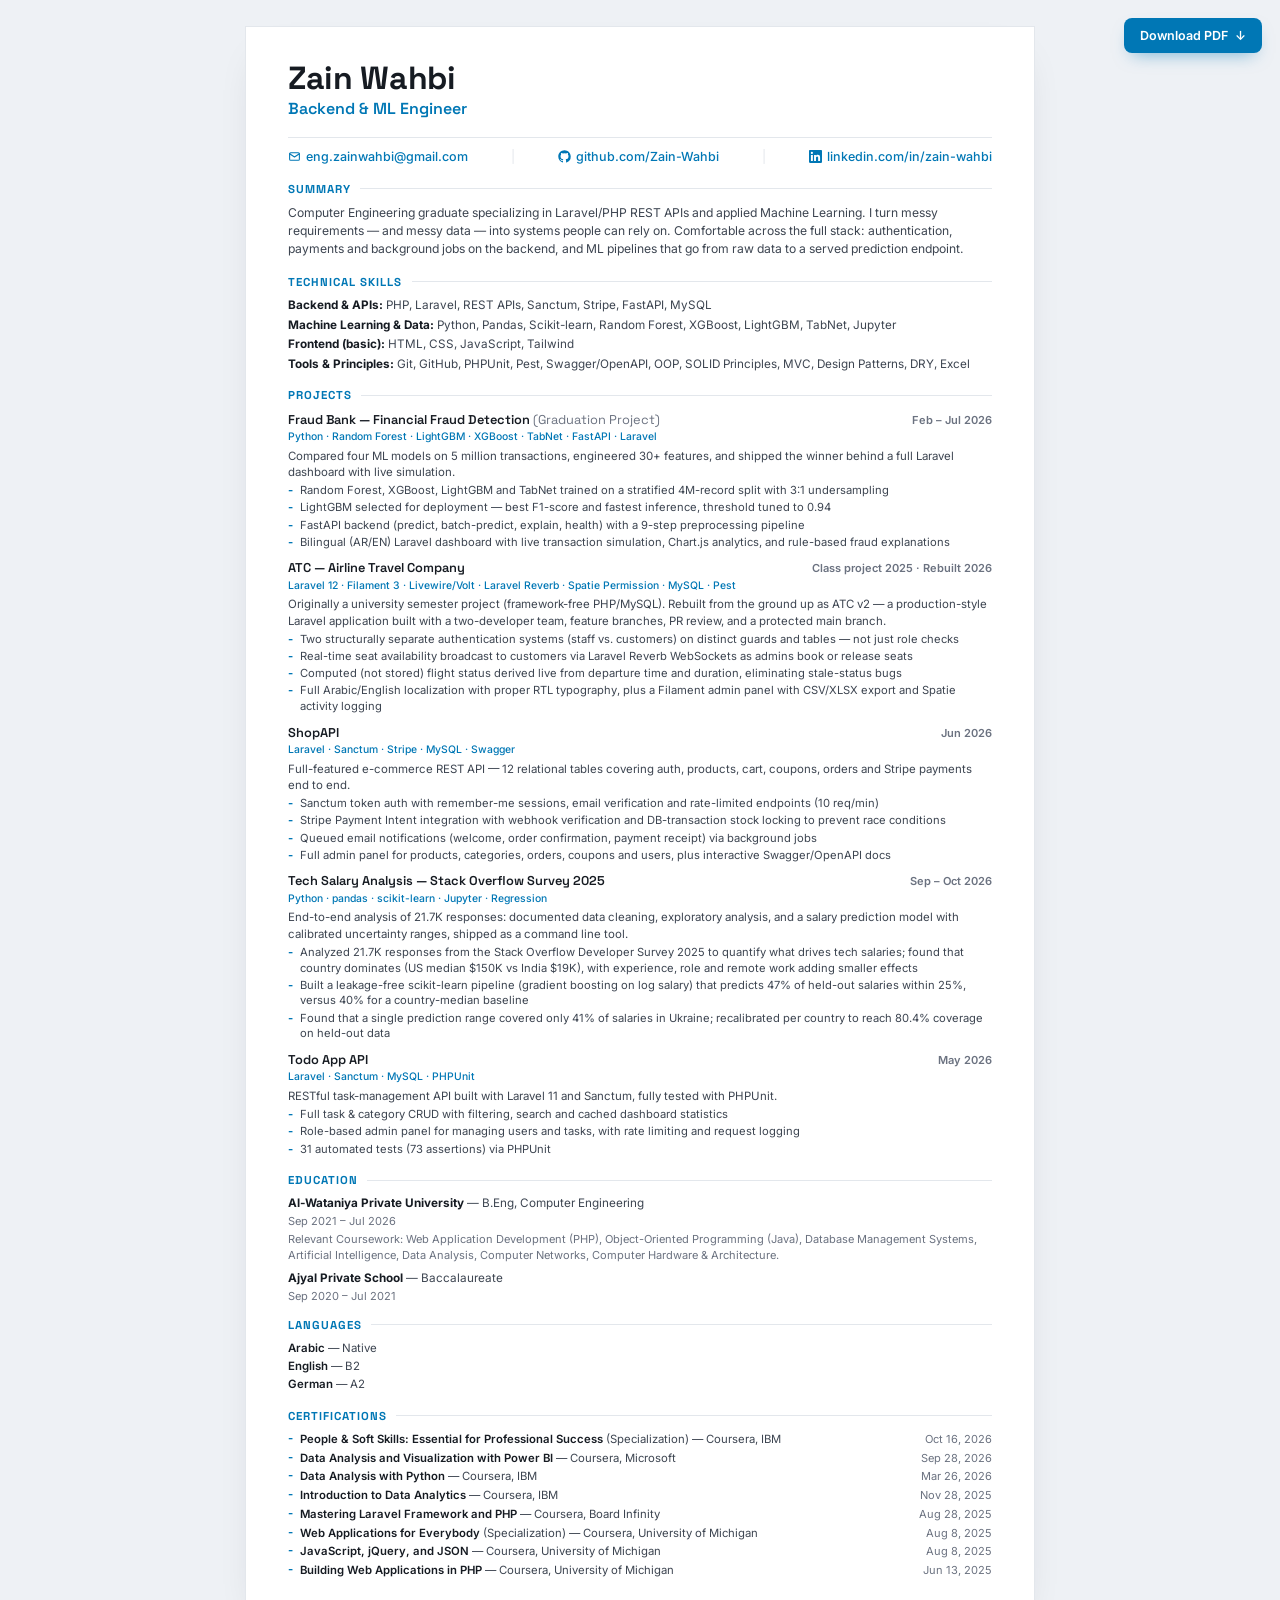
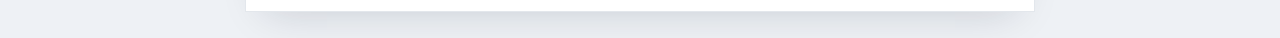
==== commit bc4d2e69: "Update resume.html" ====
--- a/resume.html
+++ b/resume.html
@@ -47,13 +47,7 @@
   }
 
   /* header */
-  .head{margin-bottom:14px; display:flex; align-items:center; justify-content:flex-start; gap:26px;}
-  .head-text{flex:1; min-width:0;}
-  .head-photo{
-    width:150px; height:150px; border-radius:50%; object-fit:cover; object-position:center; flex-shrink:0;
-    border:3px solid var(--accent-soft); box-shadow:0 0 0 1px var(--line);
-    -webkit-print-color-adjust:exact; print-color-adjust:exact;
-  }
+  .head{margin-bottom:14px;}
   .head-text h1{
     font-family:var(--display); font-size:24pt; font-weight:700; letter-spacing:-0.01em;
     color:var(--ink); line-height:1.1;
@@ -117,7 +111,9 @@
   .cert-list{list-style:none; margin-top:2px;}
   .cert-list li{
     font-size:8.5pt; color:var(--ink-soft); padding-left:12px; position:relative; margin-bottom:2px;
-  }
+    display:flex; justify-content:space-between; align-items:baseline; gap:12px;
+  }
+  .cert-list .cert-date{color:var(--ink-faint); font-size:8.3pt; white-space:nowrap; flex-shrink:0;}
   .cert-list li::before{content:"-"; position:absolute; left:0; color:var(--accent); font-weight:700; font-size:8.4pt;}
   .cert-list b{color:var(--ink); font-weight:600;}
 
@@ -156,9 +152,6 @@
     body{padding:0; font-size:11px;}
     .page{padding:22px 18px; border:none; box-shadow:none;}
     .proj-head{flex-direction:column; gap:1px;}
-    .head{flex-direction:column; align-items:flex-start; gap:12px;}
-    .head-text{width:100%;}
-    .head-photo{width:104px; height:104px;}
     .contact-line{justify-content:flex-start;}
     .contact-line span.sep{margin:0 10px;}
   }
@@ -173,7 +166,6 @@
 <main class="page">
 
   <div class="head">
-    <img class="head-photo" src="assets/resume-photo.jpg" alt="Zain Wahbi">
     <div class="head-text">
       <h1>Zain Wahbi</h1>
       <div class="head-role">Backend &amp; ML Engineer</div>
@@ -290,6 +282,8 @@
       <p class="edu-line"><strong>Al-Wataniya Private University</strong> — B.Eng, Computer Engineering</p>
       <p class="edu-meta">Sep 2021 – Jul 2026</p>
       <p class="edu-meta">Relevant Coursework: Web Application Development (PHP), Object-Oriented Programming (Java), Database Management Systems, Artificial Intelligence, Data Analysis, Computer Networks, Computer Hardware &amp; Architecture.</p>
+      <p class="edu-line" style="margin-top:7px;"><strong>Ajyal Private School</strong> — Baccalaureate</p>
+      <p class="edu-meta">Sep 2020 – Jul 2021</p>
     </div>
     <div class="section">
       <div class="section-title">Languages</div>
@@ -304,12 +298,14 @@
   <div class="section">
     <div class="section-title">Certifications</div>
     <ul class="cert-list">
-      <li><b>Mastering Laravel Framework and PHP</b> — Coursera</li>
-      <li><b>Building Web Applications in PHP</b> — Coursera, University of Michigan</li>
-      <li><b>JavaScript, jQuery, and JSON</b> — Coursera, University of Michigan</li>
-      <li><b>Data Analysis with Python</b> — Coursera, IBM</li>
-      <li><b>Introduction to Data Analytics</b> — Coursera, IBM</li>
-      <li><b>People &amp; Soft Skills: Essential for Professional Success</b> (Specialization) — Coursera, IBM</li>
+      <li><span><b>People &amp; Soft Skills: Essential for Professional Success</b> (Specialization) — Coursera, IBM</span><span class="cert-date">Oct 16, 2026</span></li>
+      <li><span><b>Data Analysis and Visualization with Power BI</b> — Coursera, Microsoft</span><span class="cert-date">Sep 28, 2026</span></li>
+      <li><span><b>Data Analysis with Python</b> — Coursera, IBM</span><span class="cert-date">Mar 26, 2026</span></li>
+      <li><span><b>Introduction to Data Analytics</b> — Coursera, IBM</span><span class="cert-date">Nov 28, 2025</span></li>
+      <li><span><b>Mastering Laravel Framework and PHP</b> — Coursera, Board Infinity</span><span class="cert-date">Aug 28, 2025</span></li>
+      <li><span><b>Web Applications for Everybody</b> (Specialization) — Coursera, University of Michigan</span><span class="cert-date">Aug 8, 2025</span></li>
+      <li><span><b>JavaScript, jQuery, and JSON</b> — Coursera, University of Michigan</span><span class="cert-date">Aug 8, 2025</span></li>
+      <li><span><b>Building Web Applications in PHP</b> — Coursera, University of Michigan</span><span class="cert-date">Jun 13, 2025</span></li>
     </ul>
   </div>
 
